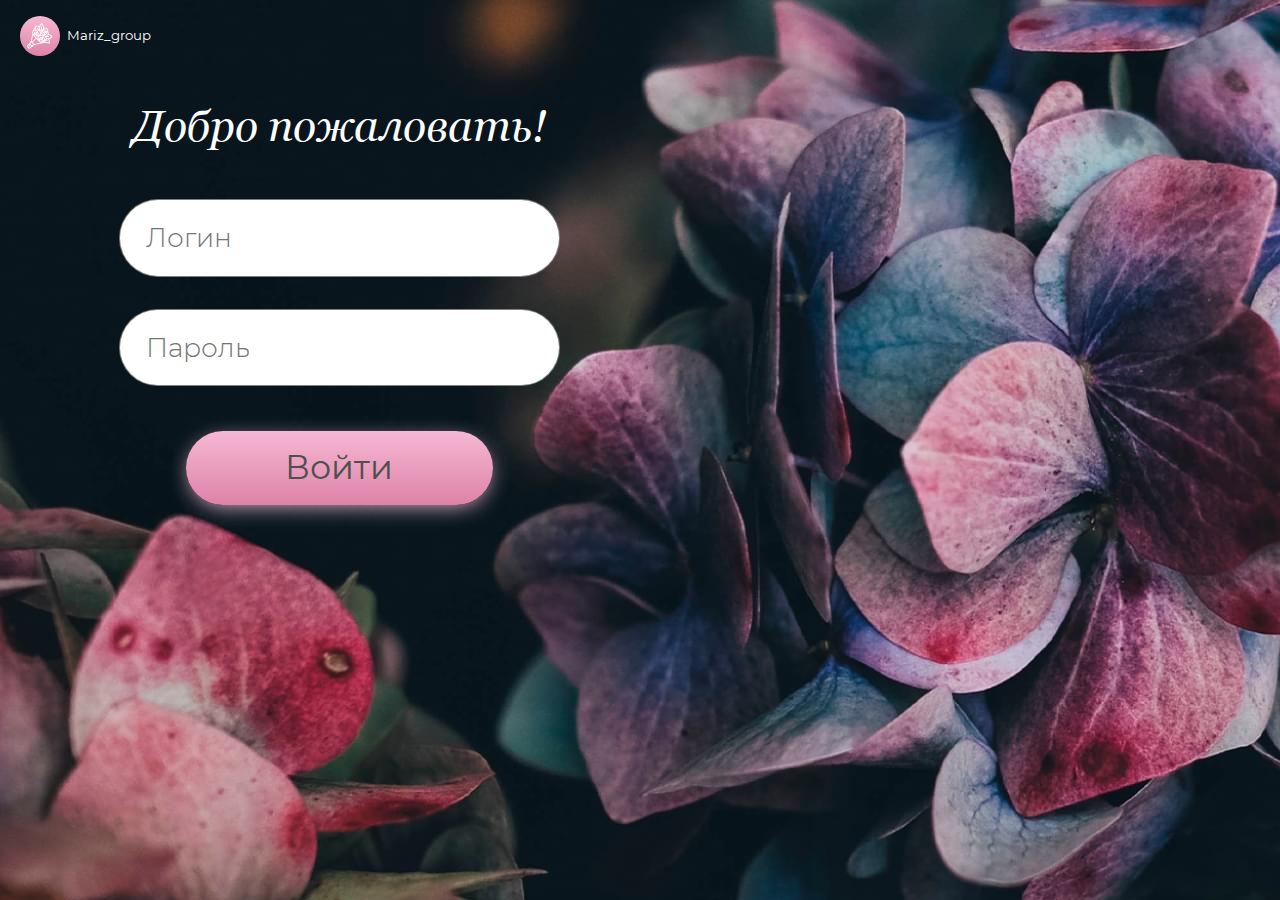
==== index.html @ 4c2d09a8 "Add files via upload" ====
<!DOCTYPE html>
<html lang="ru">
<head>
	<title>Добро пожаловать</title>
	<meta charset="UTF-8">
	<meta name="format-detection" content="telephone=no">
	<link rel="stylesheet" href="css/style.min.css?v=1">
	<link rel="shortcut icon" href="favicon.ico">
	<!-- <meta name="robots" content="noindex, nofollow"> -->
	<!-- <meta name="viewport" content="width=device-width, initial-scale=1.0, maximum-scale=1.0, user-scalable=0"> -->
	<meta name="viewport" content="width=device-width, initial-scale=1.0">
	<link rel="stylesheet" href="https://unpkg.com/swiper/swiper-bundle.min.css">
</head>

<body>
	<div class="wrapper">
		<main class="page">
			<div class="welcome__content _container">
				<header class="header">
					<div class="logo">
						<img src="img/welcome/logo.svg" alt="">Mariz_group
					</div>
				</header>

				<div class="welcome__form">
					<h1 class="welcome__title title">
						Добро пожаловать!
					</h1>
					<form action="#" class="form">
						<input type="text" placeholder="Логин" class="form__item">
						<input type="password" placeholder="Пароль" class="form__item">

						<button: type="submit" class="btn">Войти</button:>
					</form>
				</div>
				<div class="welcome__bg bg">
					<img src="img/welcome/bg.jpg" alt="">
				</div>
			</div>

		</main>

	</div>
	<!-- <script src="https://code.jquery.com/jquery-3.3.1.min.js"></script> -->

<script src="https://unpkg.com/swiper/swiper-bundle.min.js"></script>
<script src="js/vendors.min.js?v=1"></script>
<script src="js/app.min.js?v=1"></script>
</body>

</html>
---- css/style.min.css ----
@font-face{font-family:Georgia;font-display:swap;src:url(../fonts/Georgia-Italic.woff) format("woff"),url(../fonts/Georgia-Italic.woff2) format("woff2");font-weight:400;font-style:normal}@font-face{font-family:Montserrat;font-display:swap;src:url(../fonts/Montserrat-Light.woff) format("woff"),url(../fonts/Montserrat-Light.woff2) format("woff2");font-weight:300;font-style:normal}@font-face{font-family:Montserrat;font-display:swap;src:url(../fonts/Montserrat-Regular.woff) format("woff"),url(../fonts/Montserrat-Regular.woff2) format("woff2");font-weight:400;font-style:normal}*{padding:0;margin:0;border:0}*,:after,:before{-webkit-box-sizing:border-box;box-sizing:border-box}:active,:focus{outline:0}a:active,a:focus{outline:0}aside,footer,header,nav,section{display:block}body,html{height:100%;min-width:320px}body{line-height:1;font-family:"";-ms-text-size-adjust:100%;-moz-text-size-adjust:100%;-webkit-text-size-adjust:100%}button,input,textarea{font-family:""}input::-ms-clear{display:none}button{cursor:pointer}button::-moz-focus-inner{padding:0;border:0}a,a:visited{text-decoration:none}a:hover{text-decoration:none}ul li{list-style:none}img{vertical-align:top}h1,h2,h3,h4,h5,h6{font-weight:inherit;font-size:inherit}html{font-size:.52vmax}body{color:#fff;font-family:Montserrat}body._lock{overflow:hidden}.wrapper{width:100%;min-height:100%;overflow:hidden;display:-webkit-box;display:-ms-flexbox;display:flex;-webkit-box-orient:vertical;-webkit-box-direction:normal;-ms-flex-direction:column;flex-direction:column}._container{margin:0 3em}.title{font-family:Georgia}.form{display:-webkit-box;display:-ms-flexbox;display:flex;-webkit-box-align:center;-ms-flex-align:center;align-items:center;-webkit-box-orient:vertical;-webkit-box-direction:normal;-ms-flex-direction:column;flex-direction:column}.form__item{font-size:4rem;font-family:Montserrat;font-weight:300;background-color:#fff;border:1px solid rgba(0,0,0,.5);padding:.8em 1em;margin:0 0 1.2em 0;border-radius:150px;max-width:555px}.form .btn{margin:.4em 0 0 0}.btn{display:-webkit-inline-box;display:-ms-inline-flexbox;display:inline-flex;font-size:5rem;color:#4f4f4f;padding:.6em 3em;background:-webkit-gradient(linear,left top,left bottom,from(#f6b8d3),to(#dd83a7));background:-o-linear-gradient(top,#f6b8d3 0,#dd83a7 100%);background:linear-gradient(180deg,#f6b8d3 0,#dd83a7 100%);-webkit-box-shadow:0 5px 22px -5px #f3bfd5;box-shadow:0 5px 22px -5px #f3bfd5;border-radius:150px;cursor:pointer;-webkit-transition:all .6s ease 0s;-o-transition:all .6s ease 0s;transition:all .6s ease 0s}.page{-webkit-box-flex:1;-ms-flex:1 1 auto;flex:1 1 auto;position:relative}.page-category{display:-webkit-box;display:-ms-flexbox;display:flex;-webkit-box-align:center;-ms-flex-align:center;align-items:center}.welcome__content{position:relative;padding:2.4em 0 0 0}.welcome__title{font-size:6.5rem;margin:0 0 1.2em 0}.welcome__form{max-width:66em;margin:0 0 0 15em;display:-webkit-box;display:-ms-flexbox;display:flex;-webkit-box-orient:vertical;-webkit-box-direction:normal;-ms-flex-direction:column;flex-direction:column;-webkit-box-align:center;-ms-flex-align:center;align-items:center}.welcome__bg{position:absolute;left:50%;top:0;-webkit-transform:translate(-50%,0);-ms-transform:translate(-50%,0);transform:translate(-50%,0);z-index:-10}.welcome__bg img{min-width:100vmax}.logo{display:-webkit-box;display:-ms-flexbox;display:flex;-webkit-box-align:center;-ms-flex-align:center;align-items:center;font-size:2rem;margin:0 0 3.6em 0}.logo img{margin:0 .5em 0 0;max-width:3em}.load__gif{position:absolute;top:50%;left:50%;-webkit-transform:translate(-50%,-50%);-ms-transform:translate(-50%,-50%);transform:translate(-50%,-50%)}.load__gif img{width:60em;height:auto}.load__bg{position:absolute;top:0;left:50%;-webkit-transform:translate(-50%,0);-ms-transform:translate(-50%,0);transform:translate(-50%,0);z-index:-10}.load__bg img{min-width:100vmax}.category__content{padding:5em 0 0 0;display:-webkit-box;display:-ms-flexbox;display:flex;-webkit-box-flex:1;-ms-flex:1 1 auto;flex:1 1 auto;-webkit-box-orient:vertical;-webkit-box-direction:normal;-ms-flex-direction:column;flex-direction:column;-webkit-box-align:center;-ms-flex-align:center;align-items:center}.category__title{font-size:6rem;text-align:center;color:#000;margin:0 0 1.8em 0}.category__inner{display:-webkit-box;display:-ms-flexbox;display:flex;-ms-flex-wrap:wrap;flex-wrap:wrap;-ms-flex-pack:distribute;justify-content:space-around;max-width:138em;margin:0 auto}.category__bg{position:absolute;top:0;left:50%;-webkit-transform:translate(-50%,0);-ms-transform:translate(-50%,0);transform:translate(-50%,0);z-index:-10}.category__bg img{height:100%}.inner-category__item{position:relative;display:-webkit-box;display:-ms-flexbox;display:flex;-webkit-box-pack:center;-ms-flex-pack:center;justify-content:center;padding:14.4em 5em 5em;background:#f5e0e9;border:1px solid #f3bfd5;-webkit-box-sizing:border-box;box-sizing:border-box;border-radius:1.8em;margin:0 0 12em 0;width:29em;cursor:pointer;-webkit-transition:all .6s ease 0s;-o-transition:all .6s ease 0s;transition:all .6s ease 0s}.inner-category__img{width:11em;height:11em;border-radius:50%;display:-webkit-box;display:-ms-flexbox;display:flex;-webkit-box-pack:center;-ms-flex-pack:center;justify-content:center;-webkit-box-align:center;-ms-flex-align:center;align-items:center;background:-webkit-gradient(linear,left top,left bottom,from(#f6b8d3),to(#dd83a7));background:-o-linear-gradient(top,#f6b8d3 0,#dd83a7 100%);background:linear-gradient(180deg,#f6b8d3 0,#dd83a7 100%);position:absolute;top:-5em;left:50%;-webkit-transform:translate(-50%,0);-ms-transform:translate(-50%,0);transform:translate(-50%,0)}.inner-category__img img{width:6em;height:7em;-o-object-fit:contain;object-fit:contain}.inner-category__text{font-size:4rem;color:#000}.catalog__content{padding:3em 0 0 14em}.catalog__title{font-size:6.5rem;margin:0 0 .5em 0}.catalog__wrap{display:-webkit-box;display:-ms-flexbox;display:flex;-webkit-box-align:start;-ms-flex-align:start;align-items:flex-start}.catalog__bg{position:absolute;top:0;left:50%;-webkit-transform:translate(-50%,0);-ms-transform:translate(-50%,0);transform:translate(-50%,0);z-index:-10}.catalog__bg img{height:100%}.catalog-inner{display:-webkit-box;display:-ms-flexbox;display:flex;-ms-flex-wrap:wrap;flex-wrap:wrap;-ms-flex-pack:distribute;justify-content:space-around}.catalog-inner__item{position:relative;text-align:center;color:#000;-ms-flex-preferred-size:31%;flex-basis:31%;max-width:30rem;display:-webkit-box;display:-ms-flexbox;display:flex;-webkit-box-orient:vertical;-webkit-box-direction:normal;-ms-flex-direction:column;flex-direction:column;-webkit-box-align:center;-ms-flex-align:center;align-items:center;background:#fff;border:1px solid #f3bfd5;border-radius:20px;padding:2.4em 0 3.7em 0;margin:0 0 6.5rem 0}.catalog-inner__img{-webkit-filter:drop-shadow(0 0 30px #f3bfd5);filter:drop-shadow(0 0 30px #f3bfd5);margin:0 0 2rem 0}.catalog-inner__img img{border-radius:2rem;width:17rem}.catalog-inner__name{font-size:2.5rem;margin:0 0 .4em 0}.catalog-inner__price{font-size:3rem}.catalog-inner__num{display:-webkit-box;display:-ms-flexbox;display:flex;-webkit-box-align:center;-ms-flex-align:center;align-items:center;-webkit-box-pack:center;-ms-flex-pack:center;justify-content:center;font-size:4rem;border:1px solid #000;background:#fff;position:absolute;bottom:-1em;padding:.5rem 1rem}.num-catalog__min{padding:0 0 .1em 0;cursor:pointer}.num-catalog__col{padding:0 .3em}.num-catalog__plus{cursor:pointer}.info-catalog{position:relative;-webkit-box-shadow:0 2px 8px rgba(141,1,113,.78);box-shadow:0 2px 8px rgba(141,1,113,.78);background:#fff;border:2px solid #f3bfd5;border-radius:3rem;color:#000;padding:2.6em 6.6em 5em 3.7em;width:60rem;left:7rem}.info-catalog__title{font-size:3.3rem;line-height:1.1;text-align:center;margin:0 0 1.6em 0}.info-catalog__tovars{max-height:22rem;overflow-y:scroll;padding:0 2rem 0 0}.info-catalog__tovars::-webkit-scrollbar-track{border-radius:4px}.info-catalog__tovars::-webkit-scrollbar{width:6px}.info-catalog__tovars::-webkit-scrollbar-thumb{border-radius:4px;background:#f0f2f5}.info-catalog__tovars::-webkit-scrollbar-thumb{background:#f3bfd5}.info-catalog__tovar{font-size:2.5rem;display:-webkit-box;display:-ms-flexbox;display:flex;-webkit-box-pack:justify;-ms-flex-pack:justify;justify-content:space-between;margin:0 0 2.5em 0}.info-catalog__tovar:last-child{margin:0}.info-catalog__line{border-top:1px dashed rgba(0,0,0,.6);margin:2.5rem 0 2.5rem 0}.info-catalog__res{font-size:2.5rem;line-height:1.3;margin:0 0 2em 0}.info-catalog__res span{display:block}.info-catalog__pay{display:-webkit-box;display:-ms-flexbox;display:flex;-webkit-box-pack:justify;-ms-flex-pack:justify;justify-content:space-between;margin:0 0 4rem 0}.info-catalog__pay-item{display:-webkit-box;display:-ms-flexbox;display:flex;-webkit-box-align:center;-ms-flex-align:center;align-items:center;font-size:2.5rem}.info-catalog__pay-item input{width:4rem;height:4rem;margin:0 2rem 0 0;-webkit-filter:hue-rotate(100deg) sepia(50%);filter:hue-rotate(100deg) sepia(50%)}.info-catalog__btn{text-align:center}.info-catalog__btn a{font-size:2.8rem}.tovar-catalog__title{max-width:8em}.tovar-catalog__inner{text-align:center;line-height:1.2}.tovar-catalog__col{font-size:1em}.tovar-catalog__del{cursor:pointer}.tovar-catalog__del img{max-width:3.4rem}.success__content{padding:8.6rem 0 0 0;display:-webkit-box;display:-ms-flexbox;display:flex;-webkit-box-orient:vertical;-webkit-box-direction:normal;-ms-flex-direction:column;flex-direction:column;-webkit-box-align:center;-ms-flex-align:center;align-items:center}.success__title{font-size:6.5rem;text-align:center;margin:0 0 8rem 0}.success__title img{display:block;max-width:15rem;margin:3.4rem auto 0 auto}.success__text{font-size:4.5rem;margin:0 0 1em 0}.success__btn{margin:0 0 4.6rem 0}.success__btn a{background:#fff;padding:4rem 0;display:block;width:50rem;font-size:4rem;text-align:center}.success__back a{display:block;padding:4rem 0;width:50rem;font-size:4rem;text-align:center}.success__bg{position:absolute;top:0;left:50%;-webkit-transform:translate(-50%,0);-ms-transform:translate(-50%,0);transform:translate(-50%,0);z-index:-10}.success__bg img{height:100%}@media (min-width:991px){.btn:hover{opacity:.9}.inner-category__item:hover{opacity:.7}}
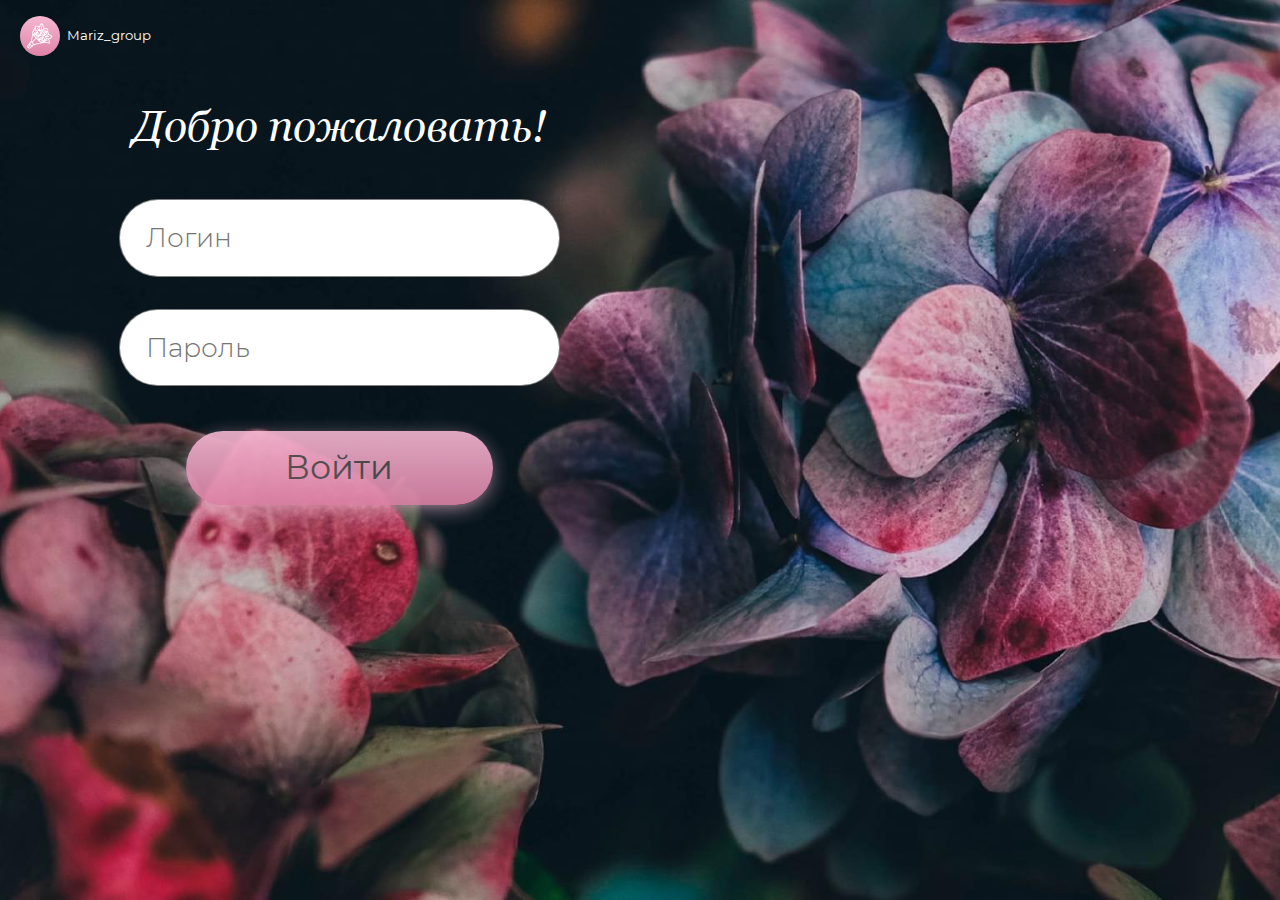
==== commit 11583851: "Add files via upload" ====
--- a/index.html
+++ b/index.html
@@ -4,7 +4,7 @@
 	<title>Добро пожаловать</title>
 	<meta charset="UTF-8">
 	<meta name="format-detection" content="telephone=no">
-	<link rel="stylesheet" href="css/style.min.css?v=1">
+	<link rel="stylesheet" href="css/style.min.css?v=2">
 	<link rel="shortcut icon" href="favicon.ico">
 	<!-- <meta name="robots" content="noindex, nofollow"> -->
 	<!-- <meta name="viewport" content="width=device-width, initial-scale=1.0, maximum-scale=1.0, user-scalable=0"> -->
@@ -14,14 +14,13 @@
 
 <body>
 	<div class="wrapper">
-		<main class="page">
+		<main class="page page-welcome">
 			<div class="welcome__content _container">
 				<header class="header">
 					<div class="logo">
 						<img src="img/welcome/logo.svg" alt="">Mariz_group
 					</div>
 				</header>
-
 				<div class="welcome__form">
 					<h1 class="welcome__title title">
 						Добро пожаловать!
@@ -33,9 +32,7 @@
 						<button: type="submit" class="btn">Войти</button:>
 					</form>
 				</div>
-				<div class="welcome__bg bg">
-					<img src="img/welcome/bg.jpg" alt="">
-				</div>
+
 			</div>
 
 		</main>
--- a/css/style.min.css
+++ b/css/style.min.css
@@ -1 +1 @@
-@font-face{font-family:Georgia;font-display:swap;src:url(../fonts/Georgia-Italic.woff) format("woff"),url(../fonts/Georgia-Italic.woff2) format("woff2");font-weight:400;font-style:normal}@font-face{font-family:Montserrat;font-display:swap;src:url(../fonts/Montserrat-Light.woff) format("woff"),url(../fonts/Montserrat-Light.woff2) format("woff2");font-weight:300;font-style:normal}@font-face{font-family:Montserrat;font-display:swap;src:url(../fonts/Montserrat-Regular.woff) format("woff"),url(../fonts/Montserrat-Regular.woff2) format("woff2");font-weight:400;font-style:normal}*{padding:0;margin:0;border:0}*,:after,:before{-webkit-box-sizing:border-box;box-sizing:border-box}:active,:focus{outline:0}a:active,a:focus{outline:0}aside,footer,header,nav,section{display:block}body,html{height:100%;min-width:320px}body{line-height:1;font-family:"";-ms-text-size-adjust:100%;-moz-text-size-adjust:100%;-webkit-text-size-adjust:100%}button,input,textarea{font-family:""}input::-ms-clear{display:none}button{cursor:pointer}button::-moz-focus-inner{padding:0;border:0}a,a:visited{text-decoration:none}a:hover{text-decoration:none}ul li{list-style:none}img{vertical-align:top}h1,h2,h3,h4,h5,h6{font-weight:inherit;font-size:inherit}html{font-size:.52vmax}body{color:#fff;font-family:Montserrat}body._lock{overflow:hidden}.wrapper{width:100%;min-height:100%;overflow:hidden;display:-webkit-box;display:-ms-flexbox;display:flex;-webkit-box-orient:vertical;-webkit-box-direction:normal;-ms-flex-direction:column;flex-direction:column}._container{margin:0 3em}.title{font-family:Georgia}.form{display:-webkit-box;display:-ms-flexbox;display:flex;-webkit-box-align:center;-ms-flex-align:center;align-items:center;-webkit-box-orient:vertical;-webkit-box-direction:normal;-ms-flex-direction:column;flex-direction:column}.form__item{font-size:4rem;font-family:Montserrat;font-weight:300;background-color:#fff;border:1px solid rgba(0,0,0,.5);padding:.8em 1em;margin:0 0 1.2em 0;border-radius:150px;max-width:555px}.form .btn{margin:.4em 0 0 0}.btn{display:-webkit-inline-box;display:-ms-inline-flexbox;display:inline-flex;font-size:5rem;color:#4f4f4f;padding:.6em 3em;background:-webkit-gradient(linear,left top,left bottom,from(#f6b8d3),to(#dd83a7));background:-o-linear-gradient(top,#f6b8d3 0,#dd83a7 100%);background:linear-gradient(180deg,#f6b8d3 0,#dd83a7 100%);-webkit-box-shadow:0 5px 22px -5px #f3bfd5;box-shadow:0 5px 22px -5px #f3bfd5;border-radius:150px;cursor:pointer;-webkit-transition:all .6s ease 0s;-o-transition:all .6s ease 0s;transition:all .6s ease 0s}.page{-webkit-box-flex:1;-ms-flex:1 1 auto;flex:1 1 auto;position:relative}.page-category{display:-webkit-box;display:-ms-flexbox;display:flex;-webkit-box-align:center;-ms-flex-align:center;align-items:center}.welcome__content{position:relative;padding:2.4em 0 0 0}.welcome__title{font-size:6.5rem;margin:0 0 1.2em 0}.welcome__form{max-width:66em;margin:0 0 0 15em;display:-webkit-box;display:-ms-flexbox;display:flex;-webkit-box-orient:vertical;-webkit-box-direction:normal;-ms-flex-direction:column;flex-direction:column;-webkit-box-align:center;-ms-flex-align:center;align-items:center}.welcome__bg{position:absolute;left:50%;top:0;-webkit-transform:translate(-50%,0);-ms-transform:translate(-50%,0);transform:translate(-50%,0);z-index:-10}.welcome__bg img{min-width:100vmax}.logo{display:-webkit-box;display:-ms-flexbox;display:flex;-webkit-box-align:center;-ms-flex-align:center;align-items:center;font-size:2rem;margin:0 0 3.6em 0}.logo img{margin:0 .5em 0 0;max-width:3em}.load__gif{position:absolute;top:50%;left:50%;-webkit-transform:translate(-50%,-50%);-ms-transform:translate(-50%,-50%);transform:translate(-50%,-50%)}.load__gif img{width:60em;height:auto}.load__bg{position:absolute;top:0;left:50%;-webkit-transform:translate(-50%,0);-ms-transform:translate(-50%,0);transform:translate(-50%,0);z-index:-10}.load__bg img{min-width:100vmax}.category__content{padding:5em 0 0 0;display:-webkit-box;display:-ms-flexbox;display:flex;-webkit-box-flex:1;-ms-flex:1 1 auto;flex:1 1 auto;-webkit-box-orient:vertical;-webkit-box-direction:normal;-ms-flex-direction:column;flex-direction:column;-webkit-box-align:center;-ms-flex-align:center;align-items:center}.category__title{font-size:6rem;text-align:center;color:#000;margin:0 0 1.8em 0}.category__inner{display:-webkit-box;display:-ms-flexbox;display:flex;-ms-flex-wrap:wrap;flex-wrap:wrap;-ms-flex-pack:distribute;justify-content:space-around;max-width:138em;margin:0 auto}.category__bg{position:absolute;top:0;left:50%;-webkit-transform:translate(-50%,0);-ms-transform:translate(-50%,0);transform:translate(-50%,0);z-index:-10}.category__bg img{height:100%}.inner-category__item{position:relative;display:-webkit-box;display:-ms-flexbox;display:flex;-webkit-box-pack:center;-ms-flex-pack:center;justify-content:center;padding:14.4em 5em 5em;background:#f5e0e9;border:1px solid #f3bfd5;-webkit-box-sizing:border-box;box-sizing:border-box;border-radius:1.8em;margin:0 0 12em 0;width:29em;cursor:pointer;-webkit-transition:all .6s ease 0s;-o-transition:all .6s ease 0s;transition:all .6s ease 0s}.inner-category__img{width:11em;height:11em;border-radius:50%;display:-webkit-box;display:-ms-flexbox;display:flex;-webkit-box-pack:center;-ms-flex-pack:center;justify-content:center;-webkit-box-align:center;-ms-flex-align:center;align-items:center;background:-webkit-gradient(linear,left top,left bottom,from(#f6b8d3),to(#dd83a7));background:-o-linear-gradient(top,#f6b8d3 0,#dd83a7 100%);background:linear-gradient(180deg,#f6b8d3 0,#dd83a7 100%);position:absolute;top:-5em;left:50%;-webkit-transform:translate(-50%,0);-ms-transform:translate(-50%,0);transform:translate(-50%,0)}.inner-category__img img{width:6em;height:7em;-o-object-fit:contain;object-fit:contain}.inner-category__text{font-size:4rem;color:#000}.catalog__content{padding:3em 0 0 14em}.catalog__title{font-size:6.5rem;margin:0 0 .5em 0}.catalog__wrap{display:-webkit-box;display:-ms-flexbox;display:flex;-webkit-box-align:start;-ms-flex-align:start;align-items:flex-start}.catalog__bg{position:absolute;top:0;left:50%;-webkit-transform:translate(-50%,0);-ms-transform:translate(-50%,0);transform:translate(-50%,0);z-index:-10}.catalog__bg img{height:100%}.catalog-inner{display:-webkit-box;display:-ms-flexbox;display:flex;-ms-flex-wrap:wrap;flex-wrap:wrap;-ms-flex-pack:distribute;justify-content:space-around}.catalog-inner__item{position:relative;text-align:center;color:#000;-ms-flex-preferred-size:31%;flex-basis:31%;max-width:30rem;display:-webkit-box;display:-ms-flexbox;display:flex;-webkit-box-orient:vertical;-webkit-box-direction:normal;-ms-flex-direction:column;flex-direction:column;-webkit-box-align:center;-ms-flex-align:center;align-items:center;background:#fff;border:1px solid #f3bfd5;border-radius:20px;padding:2.4em 0 3.7em 0;margin:0 0 6.5rem 0}.catalog-inner__img{-webkit-filter:drop-shadow(0 0 30px #f3bfd5);filter:drop-shadow(0 0 30px #f3bfd5);margin:0 0 2rem 0}.catalog-inner__img img{border-radius:2rem;width:17rem}.catalog-inner__name{font-size:2.5rem;margin:0 0 .4em 0}.catalog-inner__price{font-size:3rem}.catalog-inner__num{display:-webkit-box;display:-ms-flexbox;display:flex;-webkit-box-align:center;-ms-flex-align:center;align-items:center;-webkit-box-pack:center;-ms-flex-pack:center;justify-content:center;font-size:4rem;border:1px solid #000;background:#fff;position:absolute;bottom:-1em;padding:.5rem 1rem}.num-catalog__min{padding:0 0 .1em 0;cursor:pointer}.num-catalog__col{padding:0 .3em}.num-catalog__plus{cursor:pointer}.info-catalog{position:relative;-webkit-box-shadow:0 2px 8px rgba(141,1,113,.78);box-shadow:0 2px 8px rgba(141,1,113,.78);background:#fff;border:2px solid #f3bfd5;border-radius:3rem;color:#000;padding:2.6em 6.6em 5em 3.7em;width:60rem;left:7rem}.info-catalog__title{font-size:3.3rem;line-height:1.1;text-align:center;margin:0 0 1.6em 0}.info-catalog__tovars{max-height:22rem;overflow-y:scroll;padding:0 2rem 0 0}.info-catalog__tovars::-webkit-scrollbar-track{border-radius:4px}.info-catalog__tovars::-webkit-scrollbar{width:6px}.info-catalog__tovars::-webkit-scrollbar-thumb{border-radius:4px;background:#f0f2f5}.info-catalog__tovars::-webkit-scrollbar-thumb{background:#f3bfd5}.info-catalog__tovar{font-size:2.5rem;display:-webkit-box;display:-ms-flexbox;display:flex;-webkit-box-pack:justify;-ms-flex-pack:justify;justify-content:space-between;margin:0 0 2.5em 0}.info-catalog__tovar:last-child{margin:0}.info-catalog__line{border-top:1px dashed rgba(0,0,0,.6);margin:2.5rem 0 2.5rem 0}.info-catalog__res{font-size:2.5rem;line-height:1.3;margin:0 0 2em 0}.info-catalog__res span{display:block}.info-catalog__pay{display:-webkit-box;display:-ms-flexbox;display:flex;-webkit-box-pack:justify;-ms-flex-pack:justify;justify-content:space-between;margin:0 0 4rem 0}.info-catalog__pay-item{display:-webkit-box;display:-ms-flexbox;display:flex;-webkit-box-align:center;-ms-flex-align:center;align-items:center;font-size:2.5rem}.info-catalog__pay-item input{width:4rem;height:4rem;margin:0 2rem 0 0;-webkit-filter:hue-rotate(100deg) sepia(50%);filter:hue-rotate(100deg) sepia(50%)}.info-catalog__btn{text-align:center}.info-catalog__btn a{font-size:2.8rem}.tovar-catalog__title{max-width:8em}.tovar-catalog__inner{text-align:center;line-height:1.2}.tovar-catalog__col{font-size:1em}.tovar-catalog__del{cursor:pointer}.tovar-catalog__del img{max-width:3.4rem}.success__content{padding:8.6rem 0 0 0;display:-webkit-box;display:-ms-flexbox;display:flex;-webkit-box-orient:vertical;-webkit-box-direction:normal;-ms-flex-direction:column;flex-direction:column;-webkit-box-align:center;-ms-flex-align:center;align-items:center}.success__title{font-size:6.5rem;text-align:center;margin:0 0 8rem 0}.success__title img{display:block;max-width:15rem;margin:3.4rem auto 0 auto}.success__text{font-size:4.5rem;margin:0 0 1em 0}.success__btn{margin:0 0 4.6rem 0}.success__btn a{background:#fff;padding:4rem 0;display:block;width:50rem;font-size:4rem;text-align:center}.success__back a{display:block;padding:4rem 0;width:50rem;font-size:4rem;text-align:center}.success__bg{position:absolute;top:0;left:50%;-webkit-transform:translate(-50%,0);-ms-transform:translate(-50%,0);transform:translate(-50%,0);z-index:-10}.success__bg img{height:100%}@media (min-width:991px){.btn:hover{opacity:.9}.inner-category__item:hover{opacity:.7}}+@font-face{font-family:Georgia;font-display:swap;src:url(../fonts/Georgia-Italic.woff) format("woff"),url(../fonts/Georgia-Italic.woff2) format("woff2");font-weight:400;font-style:normal}@font-face{font-family:Montserrat;font-display:swap;src:url(../fonts/Montserrat-Light.woff) format("woff"),url(../fonts/Montserrat-Light.woff2) format("woff2");font-weight:300;font-style:normal}@font-face{font-family:Montserrat;font-display:swap;src:url(../fonts/Montserrat-Regular.woff) format("woff"),url(../fonts/Montserrat-Regular.woff2) format("woff2");font-weight:400;font-style:normal}*{padding:0;margin:0;border:0}*,:after,:before{-webkit-box-sizing:border-box;box-sizing:border-box}:active,:focus{outline:0}a:active,a:focus{outline:0}aside,footer,header,nav,section{display:block}body,html{height:100%;min-width:320px}body{line-height:1;font-family:"";-ms-text-size-adjust:100%;-moz-text-size-adjust:100%;-webkit-text-size-adjust:100%}button,input,textarea{font-family:""}input::-ms-clear{display:none}button{cursor:pointer}button::-moz-focus-inner{padding:0;border:0}a,a:visited{text-decoration:none}a:hover{text-decoration:none}ul li{list-style:none}img{vertical-align:top}h1,h2,h3,h4,h5,h6{font-weight:inherit;font-size:inherit}html{font-size:.52vmax}body{color:#fff;font-family:Montserrat}body._lock{overflow:hidden}.wrapper{width:100%;min-height:100%;overflow:hidden;display:-webkit-box;display:-ms-flexbox;display:flex;-webkit-box-orient:vertical;-webkit-box-direction:normal;-ms-flex-direction:column;flex-direction:column}._container{margin:0 3em}.title{font-family:Georgia}.form{display:-webkit-box;display:-ms-flexbox;display:flex;-webkit-box-align:center;-ms-flex-align:center;align-items:center;-webkit-box-orient:vertical;-webkit-box-direction:normal;-ms-flex-direction:column;flex-direction:column}.form__item{font-size:4rem;font-family:Montserrat;font-weight:300;background-color:#fff;border:1px solid rgba(0,0,0,.5);padding:.8em 1em;margin:0 0 1.2em 0;border-radius:150px;max-width:555px}.form .btn{margin:.4em 0 0 0}.btn{display:-webkit-inline-box;display:-ms-inline-flexbox;display:inline-flex;font-size:5rem;color:#4f4f4f;padding:.6em 3em;background:-webkit-gradient(linear,left top,left bottom,from(#f6b8d3),to(#dd83a7));background:-o-linear-gradient(top,#f6b8d3 0,#dd83a7 100%);background:linear-gradient(180deg,#f6b8d3 0,#dd83a7 100%);-webkit-box-shadow:0 5px 22px -5px #f3bfd5;box-shadow:0 5px 22px -5px #f3bfd5;border-radius:150px;opacity:.9;cursor:pointer;-webkit-transition:all .6s ease 0s;-o-transition:all .6s ease 0s;transition:all .6s ease 0s}input[type=radio]{position:absolute;opacity:0}input[type=radio]+label{position:relative;cursor:pointer}input[type=radio]+label{padding:0 0 0 4.5rem}input[type=radio]+label:before{content:"";position:absolute;top:50%;-webkit-transform:translate(0,-50%);-ms-transform:translate(0,-50%);transform:translate(0,-50%);left:0;width:3.5rem;height:3.5rem;border:1px solid #cdd1da;border-radius:50%;background:#fff}input[type=radio]+label:after{content:"";position:absolute;top:50%;-webkit-transform:translate(0,-50%);-ms-transform:translate(0,-50%);transform:translate(0,-50%);left:1.5rem;width:0;height:0;border-radius:50%;background:#dd83a7;opacity:0;-webkit-transition:.2s;-o-transition:.2s;transition:.2s}input[type=radio]:checked+label:after{opacity:1;top:50%;-webkit-transform:translate(0,-50%);-ms-transform:translate(0,-50%);transform:translate(0,-50%);left:0;width:3.5rem;height:3.5rem}.page{-webkit-box-flex:1;-ms-flex:1 1 auto;flex:1 1 auto;position:relative;background-repeat:no-repeat;background-size:cover;background-position:center}.page-welcome{background-image:url(../../img/welcome/bg.jpg)}.page-load{background-image:url(../../img/loader/bg.jpg)}.page-success{background-image:url(../../img/success/bg.jpg)}.page-catalog{background-image:url(../../img/catalog/bg.jpg);display:-webkit-box;display:-ms-flexbox;display:flex;-webkit-box-align:center;-ms-flex-align:center;align-items:center}.page-category{background-image:url(../../img/categoty/bg.jpg);display:-webkit-box;display:-ms-flexbox;display:flex;-webkit-box-align:center;-ms-flex-align:center;align-items:center}.welcome__content{padding:2.4em 0 0 0}.welcome__title{font-size:6.5rem;margin:0 0 1.2em 0}.welcome__form{max-width:66em;margin:0 0 0 15em;display:-webkit-box;display:-ms-flexbox;display:flex;-webkit-box-orient:vertical;-webkit-box-direction:normal;-ms-flex-direction:column;flex-direction:column;-webkit-box-align:center;-ms-flex-align:center;align-items:center}.welcome__bg{position:absolute;left:50%;top:0;-webkit-transform:translate(-50%,0);-ms-transform:translate(-50%,0);transform:translate(-50%,0);z-index:-10}.welcome__bg img{min-width:100vmax}.logo{display:-webkit-box;display:-ms-flexbox;display:flex;-webkit-box-align:center;-ms-flex-align:center;align-items:center;font-size:2rem;margin:0 0 3.6em 0}.logo img{margin:0 .5em 0 0;max-width:3em}.load__gif{position:absolute;top:50%;left:50%;-webkit-transform:translate(-50%,-50%);-ms-transform:translate(-50%,-50%);transform:translate(-50%,-50%)}.load__gif img{width:60em;height:auto}.load__bg{position:absolute;top:0;left:50%;-webkit-transform:translate(-50%,0);-ms-transform:translate(-50%,0);transform:translate(-50%,0);z-index:-10}.load__bg img{min-width:100vmax}.category__content{padding:5em 0 0 0;display:-webkit-box;display:-ms-flexbox;display:flex;-webkit-box-flex:1;-ms-flex:1 1 auto;flex:1 1 auto;-webkit-box-orient:vertical;-webkit-box-direction:normal;-ms-flex-direction:column;flex-direction:column;-webkit-box-align:center;-ms-flex-align:center;align-items:center}.category__title{font-size:6rem;text-align:center;color:#000;margin:0 0 1.8em 0}.category__inner{display:-webkit-box;display:-ms-flexbox;display:flex;-ms-flex-wrap:wrap;flex-wrap:wrap;-ms-flex-pack:distribute;justify-content:space-around;max-width:138em;margin:0 auto}.category__bg{position:absolute;top:0;left:50%;-webkit-transform:translate(-50%,0);-ms-transform:translate(-50%,0);transform:translate(-50%,0);z-index:-10}.category__bg img{height:100%}.inner-category__item{position:relative;display:-webkit-box;display:-ms-flexbox;display:flex;-webkit-box-pack:center;-ms-flex-pack:center;justify-content:center;padding:14.4em 5em 5em;background:#f5e0e9;border:1px solid #f3bfd5;-webkit-box-sizing:border-box;box-sizing:border-box;border-radius:1.8em;margin:0 0 12em 0;width:29em;-webkit-transform:scale(.9);-ms-transform:scale(.9);transform:scale(.9);opacity:.9;cursor:pointer;-webkit-transition:all .3s ease 0s;-o-transition:all .3s ease 0s;transition:all .3s ease 0s}.inner-category__img{width:11em;height:11em;border-radius:50%;display:-webkit-box;display:-ms-flexbox;display:flex;-webkit-box-pack:center;-ms-flex-pack:center;justify-content:center;-webkit-box-align:center;-ms-flex-align:center;align-items:center;background:-webkit-gradient(linear,left top,left bottom,from(#f6b8d3),to(#dd83a7));background:-o-linear-gradient(top,#f6b8d3 0,#dd83a7 100%);background:linear-gradient(180deg,#f6b8d3 0,#dd83a7 100%);position:absolute;top:-5em;left:50%;-webkit-transform:translate(-50%,0);-ms-transform:translate(-50%,0);transform:translate(-50%,0)}.inner-category__img img{width:6em;height:7em;-o-object-fit:contain;object-fit:contain}.inner-category__text{font-size:4rem;color:#000}.catalog__content{padding:3em 0 0 14em}.catalog__title{font-size:6.5rem;margin:0 0 .5em 0}.catalog__wrap{display:-webkit-box;display:-ms-flexbox;display:flex;-webkit-box-align:start;-ms-flex-align:start;align-items:flex-start}.catalog__bg{position:absolute;top:0;left:50%;-webkit-transform:translate(-50%,0);-ms-transform:translate(-50%,0);transform:translate(-50%,0);z-index:-10}.catalog__bg img{height:100%}.catalog-inner{display:-webkit-box;display:-ms-flexbox;display:flex;-ms-flex-wrap:wrap;flex-wrap:wrap;-ms-flex-pack:distribute;justify-content:space-around}.catalog-inner__item{position:relative;text-align:center;color:#000;-ms-flex-preferred-size:31%;flex-basis:31%;max-width:30rem;display:-webkit-box;display:-ms-flexbox;display:flex;-webkit-box-orient:vertical;-webkit-box-direction:normal;-ms-flex-direction:column;flex-direction:column;-webkit-box-align:center;-ms-flex-align:center;align-items:center;background:#fff;border:1px solid #f3bfd5;border-radius:20px;padding:2.4em 0 3.7em 0;margin:0 0 6.5rem 0}.catalog-inner__img{-webkit-filter:drop-shadow(0 0 30px #f3bfd5);filter:drop-shadow(0 0 30px #f3bfd5);margin:0 0 2rem 0}.catalog-inner__img img{border-radius:2rem;width:17rem}.catalog-inner__name{font-size:2.5rem;margin:0 0 .4em 0}.catalog-inner__price{font-size:3rem}.catalog-inner__num{display:-webkit-box;display:-ms-flexbox;display:flex;-webkit-box-align:center;-ms-flex-align:center;align-items:center;-webkit-box-pack:center;-ms-flex-pack:center;justify-content:center;font-size:4rem;border:1px solid #000;background:#fff;position:absolute;bottom:-1em;padding:.5rem 1rem}.num-catalog__min{padding:0 0 .1em 0;cursor:pointer}.num-catalog__col{padding:0 .3em}.num-catalog__plus{cursor:pointer}.info-catalog{position:relative;-webkit-box-shadow:0 2px 8px rgba(141,1,113,.78);box-shadow:0 2px 8px rgba(141,1,113,.78);background:#fff;border:2px solid #f3bfd5;border-radius:3rem;color:#000;padding:2.6em 6.6em 5em 3.7em;width:60rem;left:7rem}.info-catalog__title{font-size:3.3rem;line-height:1.1;text-align:center;margin:0 0 1.6em 0}.info-catalog__tovars{max-height:22rem;overflow-y:scroll;padding:0 2rem 0 0}.info-catalog__tovars::-webkit-scrollbar-track{border-radius:4px}.info-catalog__tovars::-webkit-scrollbar{width:6px}.info-catalog__tovars::-webkit-scrollbar-thumb{border-radius:4px;background:#f0f2f5}.info-catalog__tovars::-webkit-scrollbar-thumb{background:#f3bfd5}.info-catalog__tovar{font-size:2.5rem;display:-webkit-box;display:-ms-flexbox;display:flex;-webkit-box-pack:justify;-ms-flex-pack:justify;justify-content:space-between;margin:0 0 2.5em 0}.info-catalog__tovar:last-child{margin:0}.info-catalog__line{border-top:1px dashed rgba(0,0,0,.6);margin:2.5rem 0 2.5rem 0}.info-catalog__res{font-size:2.5rem;line-height:1.3;margin:0 0 2em 0}.info-catalog__res span{display:block}.info-catalog__pay{display:-webkit-box;display:-ms-flexbox;display:flex;-webkit-box-pack:justify;-ms-flex-pack:justify;justify-content:space-between;margin:0 0 4rem 0}.info-catalog__pay-item{display:-webkit-box;display:-ms-flexbox;display:flex;-webkit-box-align:center;-ms-flex-align:center;align-items:center;font-size:2.5rem;position:relative}.info-catalog__btn{text-align:center}.info-catalog__btn a{font-size:2.8rem}.tovar-catalog__title{max-width:8em}.tovar-catalog__inner{text-align:center;line-height:1.2}.tovar-catalog__col{font-size:1em}.tovar-catalog__del{cursor:pointer}.tovar-catalog__del img{max-width:3.4rem}.success__content{padding:8.6rem 0 0 0;display:-webkit-box;display:-ms-flexbox;display:flex;-webkit-box-orient:vertical;-webkit-box-direction:normal;-ms-flex-direction:column;flex-direction:column;-webkit-box-align:center;-ms-flex-align:center;align-items:center}.success__title{font-size:6.5rem;text-align:center;margin:0 0 8rem 0}.success__title img{display:block;max-width:15rem;margin:3.4rem auto 0 auto}.success__text{font-size:4.5rem;margin:0 0 1em 0}.success__btn{margin:0 0 4.6rem 0}.success__btn a{background:#fff;padding:4rem 0;display:block;width:50rem;font-size:4rem;text-align:center}.success__back a{display:block;padding:4rem 0;width:50rem;font-size:4rem;text-align:center}.success__bg{position:absolute;top:0;left:50%;-webkit-transform:translate(-50%,0);-ms-transform:translate(-50%,0);transform:translate(-50%,0);z-index:-10}.success__bg img{height:100%}@media (min-width:991px){.btn:hover{opacity:1;-webkit-box-shadow:0 5px 22px 2px #f3bfd5;box-shadow:0 5px 22px 2px #f3bfd5}.inner-category__item:hover{opacity:1;-webkit-transform:scale(1);-ms-transform:scale(1);transform:scale(1)}.success__btn a:hover{opacity:1;-webkit-box-shadow:0 5px 22px 2px #fff;box-shadow:0 5px 22px 2px #fff}}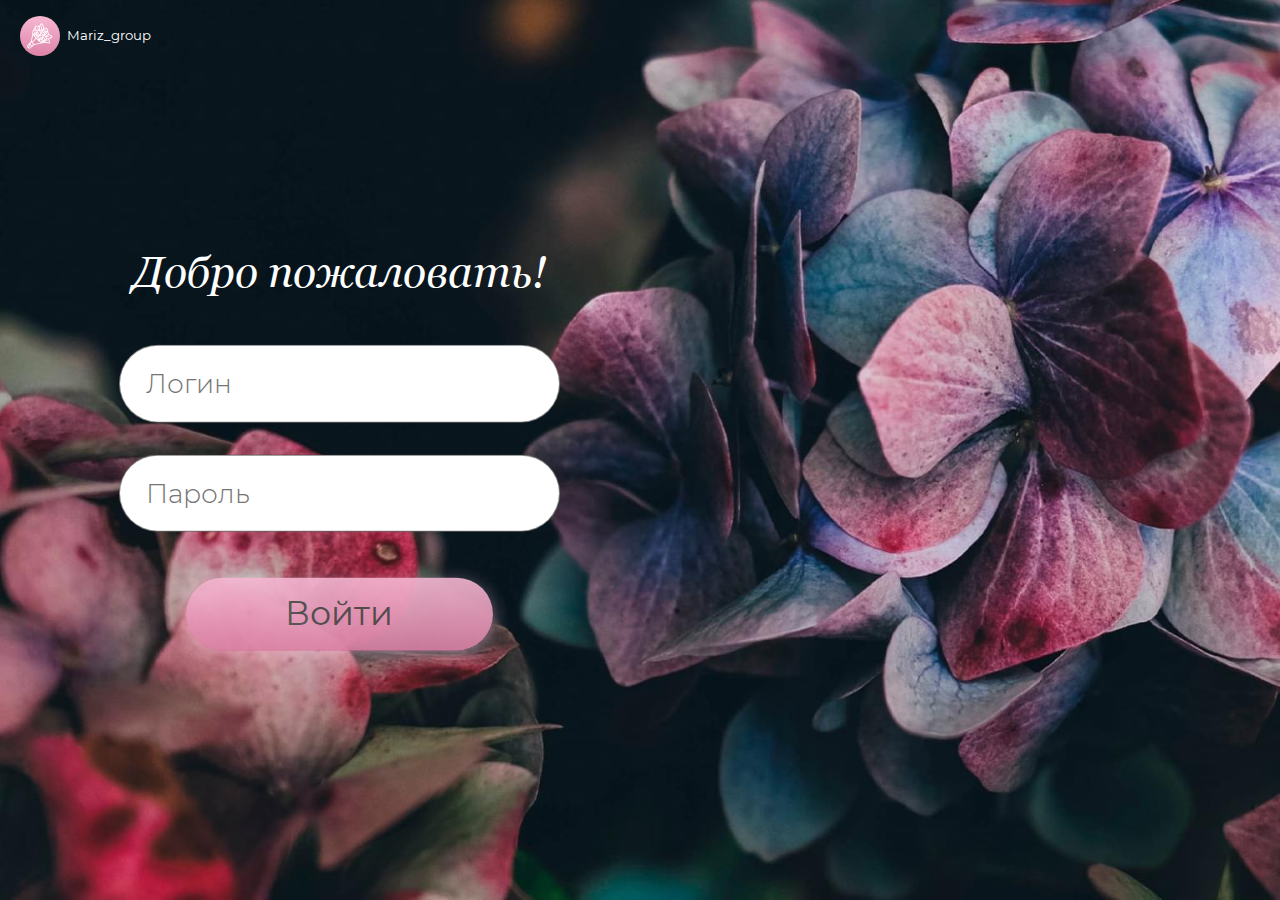
==== commit 17495480: "Add files via upload" ====
--- a/index.html
+++ b/index.html
@@ -4,7 +4,7 @@
 	<title>Добро пожаловать</title>
 	<meta charset="UTF-8">
 	<meta name="format-detection" content="telephone=no">
-	<link rel="stylesheet" href="css/style.min.css?v=2">
+	<link rel="stylesheet" href="css/style.min.css?v=3">
 	<link rel="shortcut icon" href="favicon.ico">
 	<!-- <meta name="robots" content="noindex, nofollow"> -->
 	<!-- <meta name="viewport" content="width=device-width, initial-scale=1.0, maximum-scale=1.0, user-scalable=0"> -->
--- a/css/style.min.css
+++ b/css/style.min.css
@@ -1 +1 @@
-@font-face{font-family:Georgia;font-display:swap;src:url(../fonts/Georgia-Italic.woff) format("woff"),url(../fonts/Georgia-Italic.woff2) format("woff2");font-weight:400;font-style:normal}@font-face{font-family:Montserrat;font-display:swap;src:url(../fonts/Montserrat-Light.woff) format("woff"),url(../fonts/Montserrat-Light.woff2) format("woff2");font-weight:300;font-style:normal}@font-face{font-family:Montserrat;font-display:swap;src:url(../fonts/Montserrat-Regular.woff) format("woff"),url(../fonts/Montserrat-Regular.woff2) format("woff2");font-weight:400;font-style:normal}*{padding:0;margin:0;border:0}*,:after,:before{-webkit-box-sizing:border-box;box-sizing:border-box}:active,:focus{outline:0}a:active,a:focus{outline:0}aside,footer,header,nav,section{display:block}body,html{height:100%;min-width:320px}body{line-height:1;font-family:"";-ms-text-size-adjust:100%;-moz-text-size-adjust:100%;-webkit-text-size-adjust:100%}button,input,textarea{font-family:""}input::-ms-clear{display:none}button{cursor:pointer}button::-moz-focus-inner{padding:0;border:0}a,a:visited{text-decoration:none}a:hover{text-decoration:none}ul li{list-style:none}img{vertical-align:top}h1,h2,h3,h4,h5,h6{font-weight:inherit;font-size:inherit}html{font-size:.52vmax}body{color:#fff;font-family:Montserrat}body._lock{overflow:hidden}.wrapper{width:100%;min-height:100%;overflow:hidden;display:-webkit-box;display:-ms-flexbox;display:flex;-webkit-box-orient:vertical;-webkit-box-direction:normal;-ms-flex-direction:column;flex-direction:column}._container{margin:0 3em}.title{font-family:Georgia}.form{display:-webkit-box;display:-ms-flexbox;display:flex;-webkit-box-align:center;-ms-flex-align:center;align-items:center;-webkit-box-orient:vertical;-webkit-box-direction:normal;-ms-flex-direction:column;flex-direction:column}.form__item{font-size:4rem;font-family:Montserrat;font-weight:300;background-color:#fff;border:1px solid rgba(0,0,0,.5);padding:.8em 1em;margin:0 0 1.2em 0;border-radius:150px;max-width:555px}.form .btn{margin:.4em 0 0 0}.btn{display:-webkit-inline-box;display:-ms-inline-flexbox;display:inline-flex;font-size:5rem;color:#4f4f4f;padding:.6em 3em;background:-webkit-gradient(linear,left top,left bottom,from(#f6b8d3),to(#dd83a7));background:-o-linear-gradient(top,#f6b8d3 0,#dd83a7 100%);background:linear-gradient(180deg,#f6b8d3 0,#dd83a7 100%);-webkit-box-shadow:0 5px 22px -5px #f3bfd5;box-shadow:0 5px 22px -5px #f3bfd5;border-radius:150px;opacity:.9;cursor:pointer;-webkit-transition:all .6s ease 0s;-o-transition:all .6s ease 0s;transition:all .6s ease 0s}input[type=radio]{position:absolute;opacity:0}input[type=radio]+label{position:relative;cursor:pointer}input[type=radio]+label{padding:0 0 0 4.5rem}input[type=radio]+label:before{content:"";position:absolute;top:50%;-webkit-transform:translate(0,-50%);-ms-transform:translate(0,-50%);transform:translate(0,-50%);left:0;width:3.5rem;height:3.5rem;border:1px solid #cdd1da;border-radius:50%;background:#fff}input[type=radio]+label:after{content:"";position:absolute;top:50%;-webkit-transform:translate(0,-50%);-ms-transform:translate(0,-50%);transform:translate(0,-50%);left:1.5rem;width:0;height:0;border-radius:50%;background:#dd83a7;opacity:0;-webkit-transition:.2s;-o-transition:.2s;transition:.2s}input[type=radio]:checked+label:after{opacity:1;top:50%;-webkit-transform:translate(0,-50%);-ms-transform:translate(0,-50%);transform:translate(0,-50%);left:0;width:3.5rem;height:3.5rem}.page{-webkit-box-flex:1;-ms-flex:1 1 auto;flex:1 1 auto;position:relative;background-repeat:no-repeat;background-size:cover;background-position:center}.page-welcome{background-image:url(../../img/welcome/bg.jpg)}.page-load{background-image:url(../../img/loader/bg.jpg)}.page-success{background-image:url(../../img/success/bg.jpg)}.page-catalog{background-image:url(../../img/catalog/bg.jpg);display:-webkit-box;display:-ms-flexbox;display:flex;-webkit-box-align:center;-ms-flex-align:center;align-items:center}.page-category{background-image:url(../../img/categoty/bg.jpg);display:-webkit-box;display:-ms-flexbox;display:flex;-webkit-box-align:center;-ms-flex-align:center;align-items:center}.welcome__content{padding:2.4em 0 0 0}.welcome__title{font-size:6.5rem;margin:0 0 1.2em 0}.welcome__form{max-width:66em;margin:0 0 0 15em;display:-webkit-box;display:-ms-flexbox;display:flex;-webkit-box-orient:vertical;-webkit-box-direction:normal;-ms-flex-direction:column;flex-direction:column;-webkit-box-align:center;-ms-flex-align:center;align-items:center}.welcome__bg{position:absolute;left:50%;top:0;-webkit-transform:translate(-50%,0);-ms-transform:translate(-50%,0);transform:translate(-50%,0);z-index:-10}.welcome__bg img{min-width:100vmax}.logo{display:-webkit-box;display:-ms-flexbox;display:flex;-webkit-box-align:center;-ms-flex-align:center;align-items:center;font-size:2rem;margin:0 0 3.6em 0}.logo img{margin:0 .5em 0 0;max-width:3em}.load__gif{position:absolute;top:50%;left:50%;-webkit-transform:translate(-50%,-50%);-ms-transform:translate(-50%,-50%);transform:translate(-50%,-50%)}.load__gif img{width:60em;height:auto}.load__bg{position:absolute;top:0;left:50%;-webkit-transform:translate(-50%,0);-ms-transform:translate(-50%,0);transform:translate(-50%,0);z-index:-10}.load__bg img{min-width:100vmax}.category__content{padding:5em 0 0 0;display:-webkit-box;display:-ms-flexbox;display:flex;-webkit-box-flex:1;-ms-flex:1 1 auto;flex:1 1 auto;-webkit-box-orient:vertical;-webkit-box-direction:normal;-ms-flex-direction:column;flex-direction:column;-webkit-box-align:center;-ms-flex-align:center;align-items:center}.category__title{font-size:6rem;text-align:center;color:#000;margin:0 0 1.8em 0}.category__inner{display:-webkit-box;display:-ms-flexbox;display:flex;-ms-flex-wrap:wrap;flex-wrap:wrap;-ms-flex-pack:distribute;justify-content:space-around;max-width:138em;margin:0 auto}.category__bg{position:absolute;top:0;left:50%;-webkit-transform:translate(-50%,0);-ms-transform:translate(-50%,0);transform:translate(-50%,0);z-index:-10}.category__bg img{height:100%}.inner-category__item{position:relative;display:-webkit-box;display:-ms-flexbox;display:flex;-webkit-box-pack:center;-ms-flex-pack:center;justify-content:center;padding:14.4em 5em 5em;background:#f5e0e9;border:1px solid #f3bfd5;-webkit-box-sizing:border-box;box-sizing:border-box;border-radius:1.8em;margin:0 0 12em 0;width:29em;-webkit-transform:scale(.9);-ms-transform:scale(.9);transform:scale(.9);opacity:.9;cursor:pointer;-webkit-transition:all .3s ease 0s;-o-transition:all .3s ease 0s;transition:all .3s ease 0s}.inner-category__img{width:11em;height:11em;border-radius:50%;display:-webkit-box;display:-ms-flexbox;display:flex;-webkit-box-pack:center;-ms-flex-pack:center;justify-content:center;-webkit-box-align:center;-ms-flex-align:center;align-items:center;background:-webkit-gradient(linear,left top,left bottom,from(#f6b8d3),to(#dd83a7));background:-o-linear-gradient(top,#f6b8d3 0,#dd83a7 100%);background:linear-gradient(180deg,#f6b8d3 0,#dd83a7 100%);position:absolute;top:-5em;left:50%;-webkit-transform:translate(-50%,0);-ms-transform:translate(-50%,0);transform:translate(-50%,0)}.inner-category__img img{width:6em;height:7em;-o-object-fit:contain;object-fit:contain}.inner-category__text{font-size:4rem;color:#000}.catalog__content{padding:3em 0 0 14em}.catalog__title{font-size:6.5rem;margin:0 0 .5em 0}.catalog__wrap{display:-webkit-box;display:-ms-flexbox;display:flex;-webkit-box-align:start;-ms-flex-align:start;align-items:flex-start}.catalog__bg{position:absolute;top:0;left:50%;-webkit-transform:translate(-50%,0);-ms-transform:translate(-50%,0);transform:translate(-50%,0);z-index:-10}.catalog__bg img{height:100%}.catalog-inner{display:-webkit-box;display:-ms-flexbox;display:flex;-ms-flex-wrap:wrap;flex-wrap:wrap;-ms-flex-pack:distribute;justify-content:space-around}.catalog-inner__item{position:relative;text-align:center;color:#000;-ms-flex-preferred-size:31%;flex-basis:31%;max-width:30rem;display:-webkit-box;display:-ms-flexbox;display:flex;-webkit-box-orient:vertical;-webkit-box-direction:normal;-ms-flex-direction:column;flex-direction:column;-webkit-box-align:center;-ms-flex-align:center;align-items:center;background:#fff;border:1px solid #f3bfd5;border-radius:20px;padding:2.4em 0 3.7em 0;margin:0 0 6.5rem 0}.catalog-inner__img{-webkit-filter:drop-shadow(0 0 30px #f3bfd5);filter:drop-shadow(0 0 30px #f3bfd5);margin:0 0 2rem 0}.catalog-inner__img img{border-radius:2rem;width:17rem}.catalog-inner__name{font-size:2.5rem;margin:0 0 .4em 0}.catalog-inner__price{font-size:3rem}.catalog-inner__num{display:-webkit-box;display:-ms-flexbox;display:flex;-webkit-box-align:center;-ms-flex-align:center;align-items:center;-webkit-box-pack:center;-ms-flex-pack:center;justify-content:center;font-size:4rem;border:1px solid #000;background:#fff;position:absolute;bottom:-1em;padding:.5rem 1rem}.num-catalog__min{padding:0 0 .1em 0;cursor:pointer}.num-catalog__col{padding:0 .3em}.num-catalog__plus{cursor:pointer}.info-catalog{position:relative;-webkit-box-shadow:0 2px 8px rgba(141,1,113,.78);box-shadow:0 2px 8px rgba(141,1,113,.78);background:#fff;border:2px solid #f3bfd5;border-radius:3rem;color:#000;padding:2.6em 6.6em 5em 3.7em;width:60rem;left:7rem}.info-catalog__title{font-size:3.3rem;line-height:1.1;text-align:center;margin:0 0 1.6em 0}.info-catalog__tovars{max-height:22rem;overflow-y:scroll;padding:0 2rem 0 0}.info-catalog__tovars::-webkit-scrollbar-track{border-radius:4px}.info-catalog__tovars::-webkit-scrollbar{width:6px}.info-catalog__tovars::-webkit-scrollbar-thumb{border-radius:4px;background:#f0f2f5}.info-catalog__tovars::-webkit-scrollbar-thumb{background:#f3bfd5}.info-catalog__tovar{font-size:2.5rem;display:-webkit-box;display:-ms-flexbox;display:flex;-webkit-box-pack:justify;-ms-flex-pack:justify;justify-content:space-between;margin:0 0 2.5em 0}.info-catalog__tovar:last-child{margin:0}.info-catalog__line{border-top:1px dashed rgba(0,0,0,.6);margin:2.5rem 0 2.5rem 0}.info-catalog__res{font-size:2.5rem;line-height:1.3;margin:0 0 2em 0}.info-catalog__res span{display:block}.info-catalog__pay{display:-webkit-box;display:-ms-flexbox;display:flex;-webkit-box-pack:justify;-ms-flex-pack:justify;justify-content:space-between;margin:0 0 4rem 0}.info-catalog__pay-item{display:-webkit-box;display:-ms-flexbox;display:flex;-webkit-box-align:center;-ms-flex-align:center;align-items:center;font-size:2.5rem;position:relative}.info-catalog__btn{text-align:center}.info-catalog__btn a{font-size:2.8rem}.tovar-catalog__title{max-width:8em}.tovar-catalog__inner{text-align:center;line-height:1.2}.tovar-catalog__col{font-size:1em}.tovar-catalog__del{cursor:pointer}.tovar-catalog__del img{max-width:3.4rem}.success__content{padding:8.6rem 0 0 0;display:-webkit-box;display:-ms-flexbox;display:flex;-webkit-box-orient:vertical;-webkit-box-direction:normal;-ms-flex-direction:column;flex-direction:column;-webkit-box-align:center;-ms-flex-align:center;align-items:center}.success__title{font-size:6.5rem;text-align:center;margin:0 0 8rem 0}.success__title img{display:block;max-width:15rem;margin:3.4rem auto 0 auto}.success__text{font-size:4.5rem;margin:0 0 1em 0}.success__btn{margin:0 0 4.6rem 0}.success__btn a{background:#fff;padding:4rem 0;display:block;width:50rem;font-size:4rem;text-align:center}.success__back a{display:block;padding:4rem 0;width:50rem;font-size:4rem;text-align:center}.success__bg{position:absolute;top:0;left:50%;-webkit-transform:translate(-50%,0);-ms-transform:translate(-50%,0);transform:translate(-50%,0);z-index:-10}.success__bg img{height:100%}@media (min-width:991px){.btn:hover{opacity:1;-webkit-box-shadow:0 5px 22px 2px #f3bfd5;box-shadow:0 5px 22px 2px #f3bfd5}.inner-category__item:hover{opacity:1;-webkit-transform:scale(1);-ms-transform:scale(1);transform:scale(1)}.success__btn a:hover{opacity:1;-webkit-box-shadow:0 5px 22px 2px #fff;box-shadow:0 5px 22px 2px #fff}}+@font-face{font-family:Georgia;font-display:swap;src:url(../fonts/Georgia-Italic.woff) format("woff"),url(../fonts/Georgia-Italic.woff2) format("woff2");font-weight:400;font-style:normal}@font-face{font-family:Montserrat;font-display:swap;src:url(../fonts/Montserrat-Light.woff) format("woff"),url(../fonts/Montserrat-Light.woff2) format("woff2");font-weight:300;font-style:normal}@font-face{font-family:Montserrat;font-display:swap;src:url(../fonts/Montserrat-Regular.woff) format("woff"),url(../fonts/Montserrat-Regular.woff2) format("woff2");font-weight:400;font-style:normal}*{padding:0;margin:0;border:0}*,:after,:before{-webkit-box-sizing:border-box;box-sizing:border-box}:active,:focus{outline:0}a:active,a:focus{outline:0}aside,footer,header,nav,section{display:block}body,html{height:100%;min-width:320px}body{line-height:1;font-family:"";-ms-text-size-adjust:100%;-moz-text-size-adjust:100%;-webkit-text-size-adjust:100%}button,input,textarea{font-family:""}input::-ms-clear{display:none}button{cursor:pointer}button::-moz-focus-inner{padding:0;border:0}a,a:visited{text-decoration:none}a:hover{text-decoration:none}ul li{list-style:none}img{vertical-align:top}h1,h2,h3,h4,h5,h6{font-weight:inherit;font-size:inherit}html{font-size:.52vmax}body{color:#fff;font-family:Montserrat}body._lock{overflow:hidden}.wrapper{width:100%;min-height:100%;overflow:hidden;display:-webkit-box;display:-ms-flexbox;display:flex;-webkit-box-orient:vertical;-webkit-box-direction:normal;-ms-flex-direction:column;flex-direction:column}._container{margin:0 3em}.title{font-family:Georgia}.form{display:-webkit-box;display:-ms-flexbox;display:flex;-webkit-box-align:center;-ms-flex-align:center;align-items:center;-webkit-box-orient:vertical;-webkit-box-direction:normal;-ms-flex-direction:column;flex-direction:column}.form__item{font-size:4rem;font-family:Montserrat;font-weight:300;background-color:#fff;border:1px solid rgba(0,0,0,.5);padding:.8em 1em;margin:0 0 1.2em 0;border-radius:150px;max-width:555px}.form .btn{margin:.4em 0 0 0}.btn{display:-webkit-inline-box;display:-ms-inline-flexbox;display:inline-flex;font-size:5rem;color:#4f4f4f;padding:.6em 3em;background:-webkit-gradient(linear,left top,left bottom,from(#f6b8d3),to(#dd83a7));background:-o-linear-gradient(top,#f6b8d3 0,#dd83a7 100%);background:linear-gradient(180deg,#f6b8d3 0,#dd83a7 100%);-webkit-box-shadow:0 5px 22px -5px #f3bfd5;box-shadow:0 5px 22px -5px #f3bfd5;border-radius:150px;opacity:.9;cursor:pointer;-webkit-transition:all .6s ease 0s;-o-transition:all .6s ease 0s;transition:all .6s ease 0s}input[type=radio]{position:absolute;opacity:0}input[type=radio]+label{position:relative;cursor:pointer}input[type=radio]+label{padding:0 0 0 4.5rem}input[type=radio]+label:before{content:"";position:absolute;top:50%;-webkit-transform:translate(0,-50%);-ms-transform:translate(0,-50%);transform:translate(0,-50%);left:0;width:3.5rem;height:3.5rem;border:1px solid #cdd1da;border-radius:50%;background:#fff}input[type=radio]+label:after{content:"";position:absolute;top:50%;-webkit-transform:translate(0,-50%);-ms-transform:translate(0,-50%);transform:translate(0,-50%);left:1.5rem;width:0;height:0;border-radius:50%;background:#dd83a7;opacity:0;-webkit-transition:.2s;-o-transition:.2s;transition:.2s}input[type=radio]:checked+label:after{opacity:1;top:50%;-webkit-transform:translate(0,-50%);-ms-transform:translate(0,-50%);transform:translate(0,-50%);left:0;width:3.5rem;height:3.5rem}.page{-webkit-box-flex:1;-ms-flex:1 1 auto;flex:1 1 auto;position:relative;background-repeat:no-repeat;background-size:cover;background-position:center}.page-welcome{background-image:url(../../img/welcome/bg.jpg)}.page-load{background-image:url(../../img/loader/bg.jpg)}.page-success{background-image:url(../../img/success/bg.jpg)}.page-catalog{background-image:url(../../img/catalog/bg.jpg);display:-webkit-box;display:-ms-flexbox;display:flex;-webkit-box-align:center;-ms-flex-align:center;align-items:center}.page-category{background-image:url(../../img/categoty/bg.jpg);display:-webkit-box;display:-ms-flexbox;display:flex;-webkit-box-align:center;-ms-flex-align:center;align-items:center}.welcome__content{padding:2.4em 0 0 0;display:-webkit-box;display:-ms-flexbox;display:flex;-webkit-box-orient:vertical;-webkit-box-direction:normal;-ms-flex-direction:column;flex-direction:column}.welcome__title{font-size:6.5rem;margin:0 0 1.2em 0}.welcome__form{max-width:66em;margin:0 0 0 15em;display:-webkit-box;display:-ms-flexbox;display:flex;-webkit-box-orient:vertical;-webkit-box-direction:normal;-ms-flex-direction:column;flex-direction:column;-webkit-box-align:center;-ms-flex-align:center;align-items:center;position:absolute;top:50%;-webkit-transform:translate(0,-50%);-ms-transform:translate(0,-50%);transform:translate(0,-50%)}.welcome__bg{position:absolute;left:50%;top:0;-webkit-transform:translate(-50%,0);-ms-transform:translate(-50%,0);transform:translate(-50%,0);z-index:-10}.welcome__bg img{min-width:100vmax}.logo{display:-webkit-box;display:-ms-flexbox;display:flex;-webkit-box-align:center;-ms-flex-align:center;align-items:center;font-size:2rem;margin:0 0 3.6em 0}.logo img{margin:0 .5em 0 0;max-width:3em}.load__gif{position:absolute;top:50%;left:50%;-webkit-transform:translate(-50%,-50%);-ms-transform:translate(-50%,-50%);transform:translate(-50%,-50%)}.load__gif img{width:60em;height:auto}.load__bg{position:absolute;top:0;left:50%;-webkit-transform:translate(-50%,0);-ms-transform:translate(-50%,0);transform:translate(-50%,0);z-index:-10}.load__bg img{min-width:100vmax}.category__content{padding:5em 0 0 0;display:-webkit-box;display:-ms-flexbox;display:flex;-webkit-box-flex:1;-ms-flex:1 1 auto;flex:1 1 auto;-webkit-box-orient:vertical;-webkit-box-direction:normal;-ms-flex-direction:column;flex-direction:column;-webkit-box-align:center;-ms-flex-align:center;align-items:center}.category__title{font-size:6rem;text-align:center;color:#000;margin:0 0 1.8em 0}.category__inner{display:-webkit-box;display:-ms-flexbox;display:flex;-ms-flex-wrap:wrap;flex-wrap:wrap;-ms-flex-pack:distribute;justify-content:space-around;max-width:138em;margin:0 auto}.category__bg{position:absolute;top:0;left:50%;-webkit-transform:translate(-50%,0);-ms-transform:translate(-50%,0);transform:translate(-50%,0);z-index:-10}.category__bg img{height:100%}.inner-category__item{position:relative;display:-webkit-box;display:-ms-flexbox;display:flex;-webkit-box-pack:center;-ms-flex-pack:center;justify-content:center;padding:14.4em 5em 5em;background:#f5e0e9;border:1px solid #f3bfd5;-webkit-box-sizing:border-box;box-sizing:border-box;border-radius:1.8em;margin:0 0 12em 0;width:29em;-webkit-transform:scale(.9);-ms-transform:scale(.9);transform:scale(.9);opacity:.9;cursor:pointer;-webkit-transition:all .3s ease 0s;-o-transition:all .3s ease 0s;transition:all .3s ease 0s}.inner-category__img{width:11em;height:11em;border-radius:50%;display:-webkit-box;display:-ms-flexbox;display:flex;-webkit-box-pack:center;-ms-flex-pack:center;justify-content:center;-webkit-box-align:center;-ms-flex-align:center;align-items:center;background:-webkit-gradient(linear,left top,left bottom,from(#f6b8d3),to(#dd83a7));background:-o-linear-gradient(top,#f6b8d3 0,#dd83a7 100%);background:linear-gradient(180deg,#f6b8d3 0,#dd83a7 100%);position:absolute;top:-5em;left:50%;-webkit-transform:translate(-50%,0);-ms-transform:translate(-50%,0);transform:translate(-50%,0)}.inner-category__img img{width:6em;height:7em;-o-object-fit:contain;object-fit:contain}.inner-category__text{font-size:4rem;color:#000}.catalog__content{padding:3em 0 0 14em}.catalog__title{font-size:6.5rem;margin:0 0 .5em 0}.catalog__wrap{display:-webkit-box;display:-ms-flexbox;display:flex;-webkit-box-align:start;-ms-flex-align:start;align-items:flex-start}.catalog__bg{position:absolute;top:0;left:50%;-webkit-transform:translate(-50%,0);-ms-transform:translate(-50%,0);transform:translate(-50%,0);z-index:-10}.catalog__bg img{height:100%}.catalog-inner{display:-webkit-box;display:-ms-flexbox;display:flex;-ms-flex-wrap:wrap;flex-wrap:wrap;-ms-flex-pack:distribute;justify-content:space-around}.catalog-inner__item{position:relative;text-align:center;color:#000;-ms-flex-preferred-size:31%;flex-basis:31%;max-width:30rem;display:-webkit-box;display:-ms-flexbox;display:flex;-webkit-box-orient:vertical;-webkit-box-direction:normal;-ms-flex-direction:column;flex-direction:column;-webkit-box-align:center;-ms-flex-align:center;align-items:center;background:#fff;border:1px solid #f3bfd5;border-radius:20px;padding:2.4em 0 3.7em 0;margin:0 0 6.5rem 0}.catalog-inner__img{-webkit-filter:drop-shadow(0 0 30px #f3bfd5);filter:drop-shadow(0 0 30px #f3bfd5);margin:0 0 2rem 0}.catalog-inner__img img{border-radius:2rem;width:17rem}.catalog-inner__name{font-size:2.5rem;margin:0 0 .4em 0}.catalog-inner__price{font-size:3rem}.catalog-inner__num{display:-webkit-box;display:-ms-flexbox;display:flex;-webkit-box-align:center;-ms-flex-align:center;align-items:center;-webkit-box-pack:center;-ms-flex-pack:center;justify-content:center;font-size:4rem;border:1px solid #000;background:#fff;position:absolute;bottom:-1em;padding:.5rem 1rem}.num-catalog__min{padding:0 0 .1em 0;cursor:pointer}.num-catalog__col{padding:0 .3em}.num-catalog__plus{cursor:pointer}.info-catalog{position:relative;-webkit-box-shadow:0 2px 8px rgba(141,1,113,.78);box-shadow:0 2px 8px rgba(141,1,113,.78);background:#fff;border:2px solid #f3bfd5;border-radius:3rem;color:#000;padding:2.6em 6.6em 5em 3.7em;width:60rem;left:7rem}.info-catalog__title{font-size:3.3rem;line-height:1.1;text-align:center;margin:0 0 1.6em 0}.info-catalog__tovars{max-height:22rem;overflow-y:scroll;padding:0 2rem 0 0}.info-catalog__tovars::-webkit-scrollbar-track{border-radius:4px}.info-catalog__tovars::-webkit-scrollbar{width:6px}.info-catalog__tovars::-webkit-scrollbar-thumb{border-radius:4px;background:#f0f2f5}.info-catalog__tovars::-webkit-scrollbar-thumb{background:#f3bfd5}.info-catalog__tovar{font-size:2.5rem;display:-webkit-box;display:-ms-flexbox;display:flex;-webkit-box-pack:justify;-ms-flex-pack:justify;justify-content:space-between;margin:0 0 2.5em 0}.info-catalog__tovar:last-child{margin:0}.info-catalog__line{border-top:1px dashed rgba(0,0,0,.6);margin:2.5rem 0 2.5rem 0}.info-catalog__res{font-size:2.5rem;line-height:1.3;margin:0 0 2em 0}.info-catalog__res span{display:block}.info-catalog__pay{display:-webkit-box;display:-ms-flexbox;display:flex;-webkit-box-pack:justify;-ms-flex-pack:justify;justify-content:space-between;margin:0 0 4rem 0}.info-catalog__pay-item{display:-webkit-box;display:-ms-flexbox;display:flex;-webkit-box-align:center;-ms-flex-align:center;align-items:center;font-size:2.5rem;position:relative}.info-catalog__btn{text-align:center}.info-catalog__btn a{font-size:2.8rem}.tovar-catalog__title{max-width:8em}.tovar-catalog__inner{text-align:center;line-height:1.2}.tovar-catalog__col{font-size:1em}.tovar-catalog__del{cursor:pointer}.tovar-catalog__del img{max-width:3.4rem}.success__content{padding:8.6rem 0 0 0;display:-webkit-box;display:-ms-flexbox;display:flex;-webkit-box-orient:vertical;-webkit-box-direction:normal;-ms-flex-direction:column;flex-direction:column;-webkit-box-align:center;-ms-flex-align:center;align-items:center}.success__title{font-size:6.5rem;text-align:center;margin:0 0 8rem 0}.success__title img{display:block;max-width:15rem;margin:3.4rem auto 0 auto}.success__text{font-size:4.5rem;margin:0 0 1em 0}.success__btn{margin:0 0 4.6rem 0}.success__btn a{background:#fff;padding:4rem 0;display:block;width:50rem;font-size:4rem;text-align:center}.success__back a{display:block;padding:4rem 0;width:50rem;font-size:4rem;text-align:center}.success__bg{position:absolute;top:0;left:50%;-webkit-transform:translate(-50%,0);-ms-transform:translate(-50%,0);transform:translate(-50%,0);z-index:-10}.success__bg img{height:100%}@media (min-width:991px){.btn:hover{opacity:1;-webkit-box-shadow:0 5px 22px 2px #f3bfd5;box-shadow:0 5px 22px 2px #f3bfd5}.inner-category__item:hover{opacity:1;-webkit-transform:scale(1);-ms-transform:scale(1);transform:scale(1)}.success__btn a:hover{opacity:1;-webkit-box-shadow:0 5px 22px 2px #fff;box-shadow:0 5px 22px 2px #fff}}